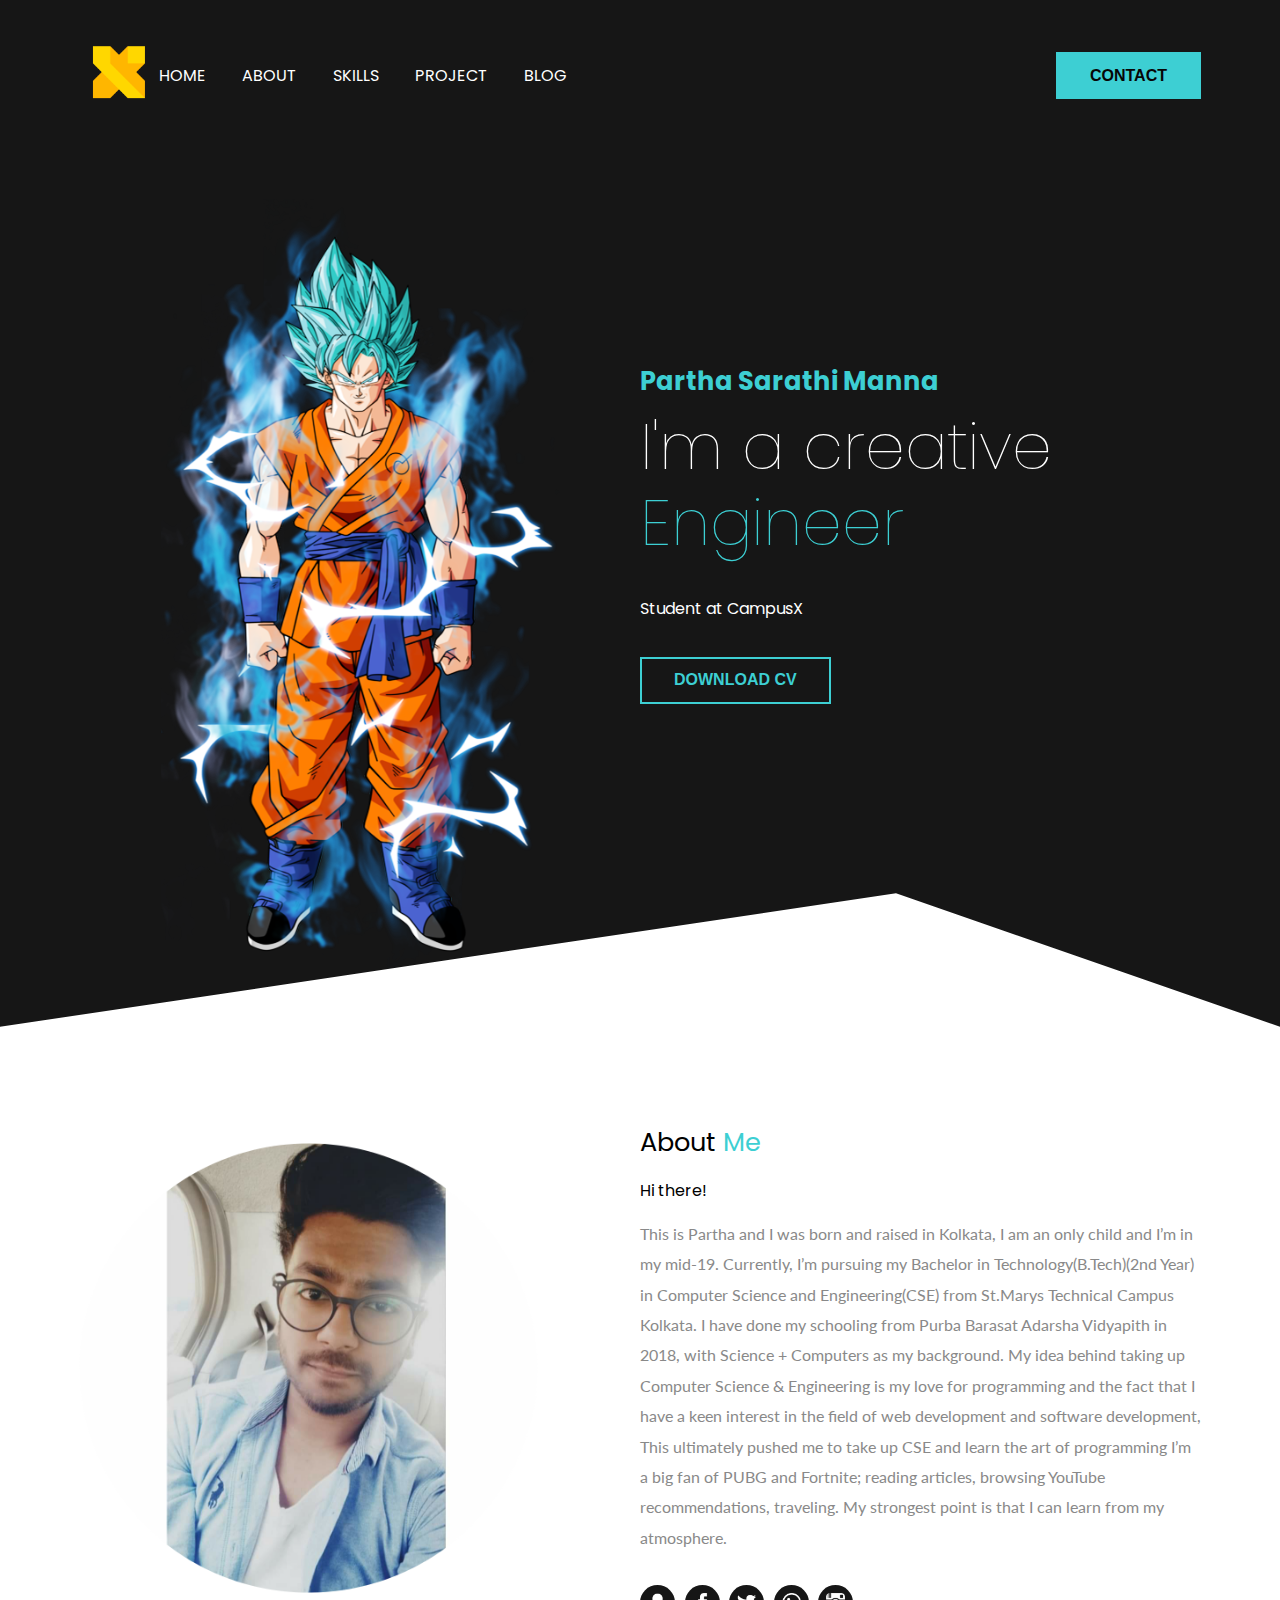
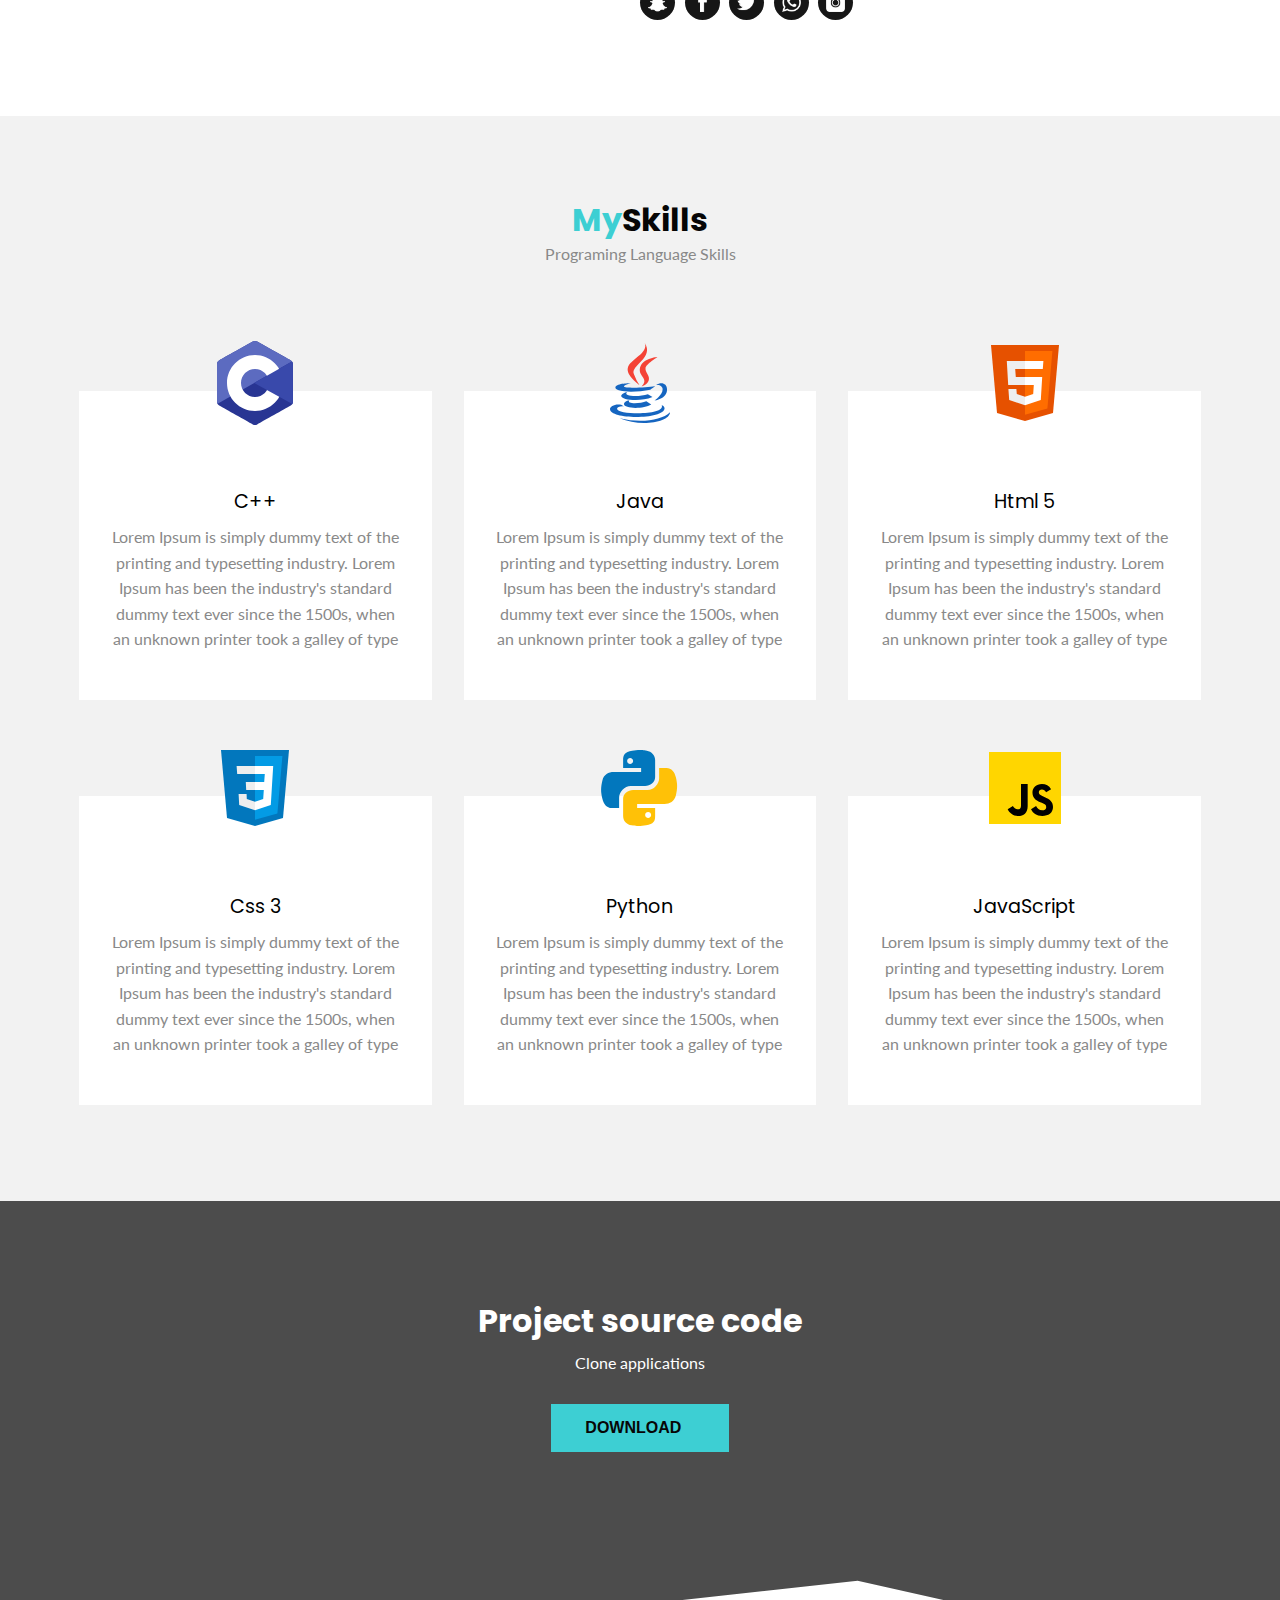
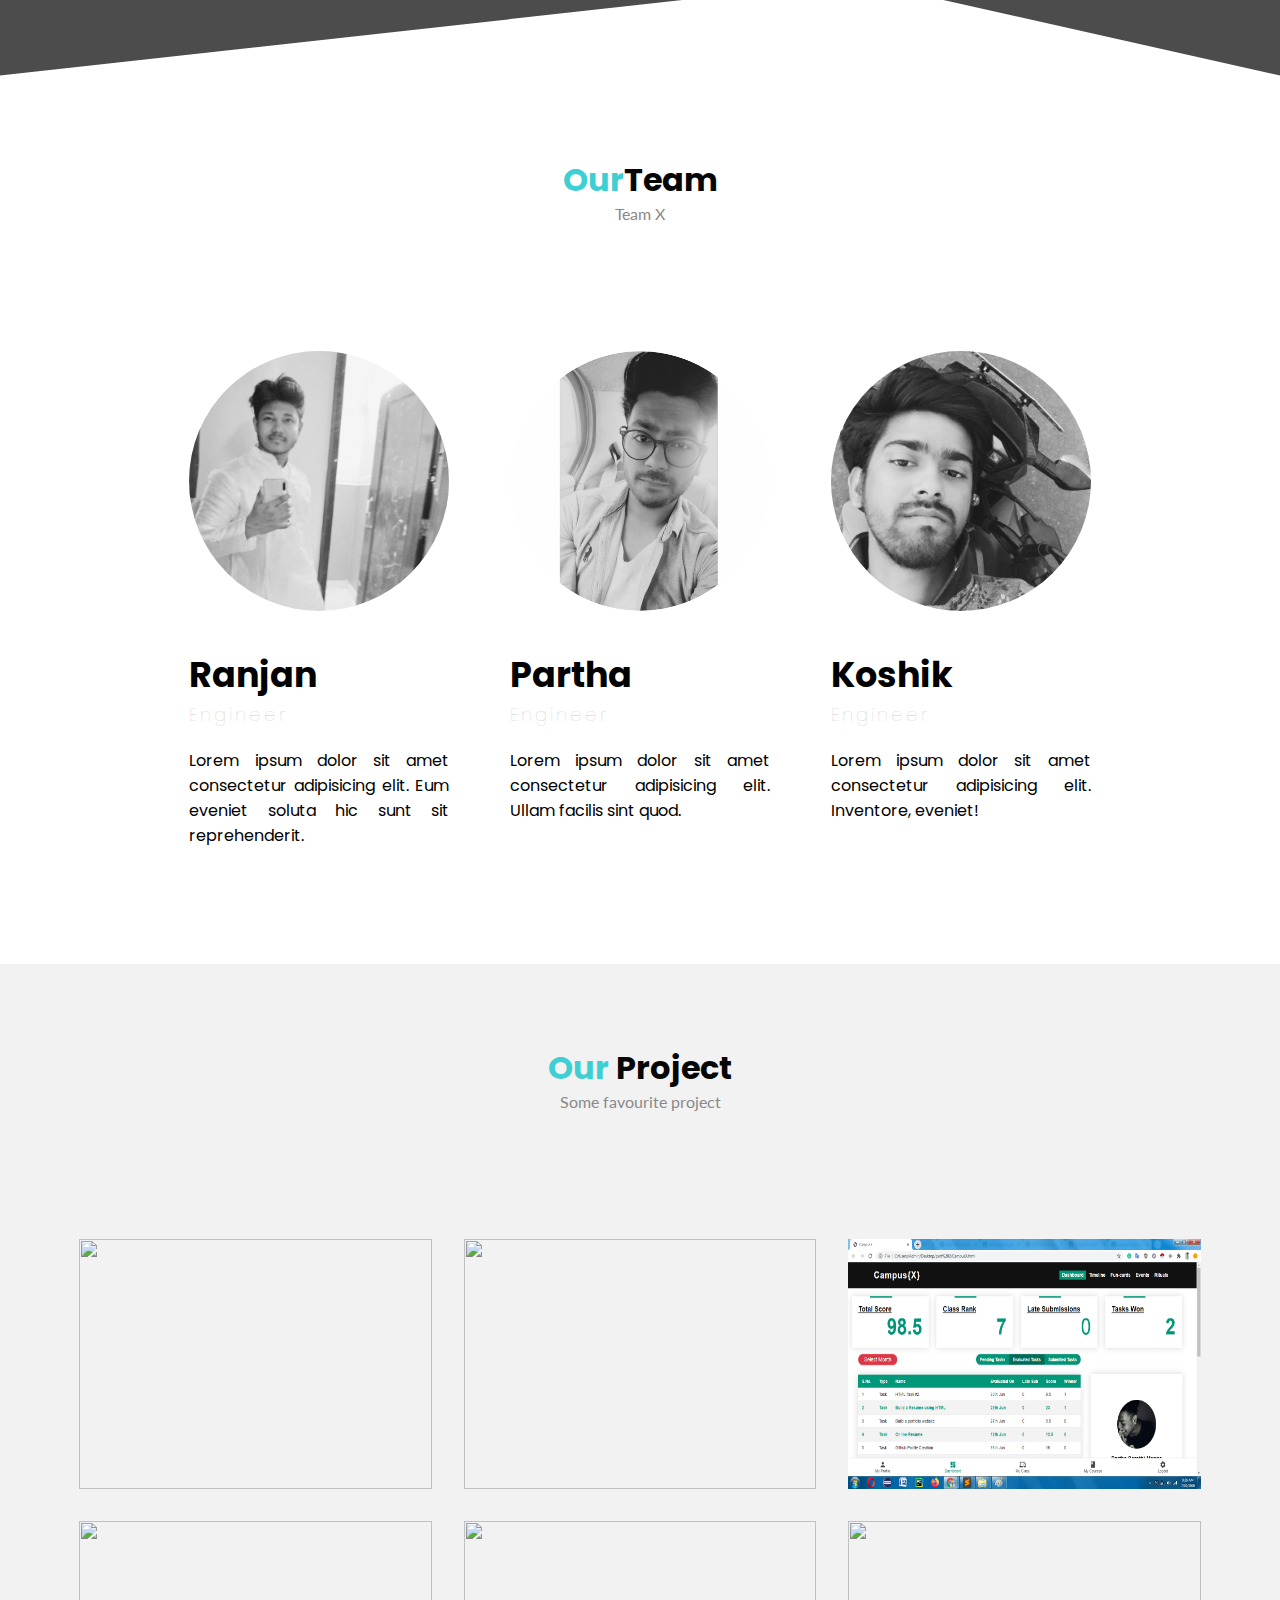
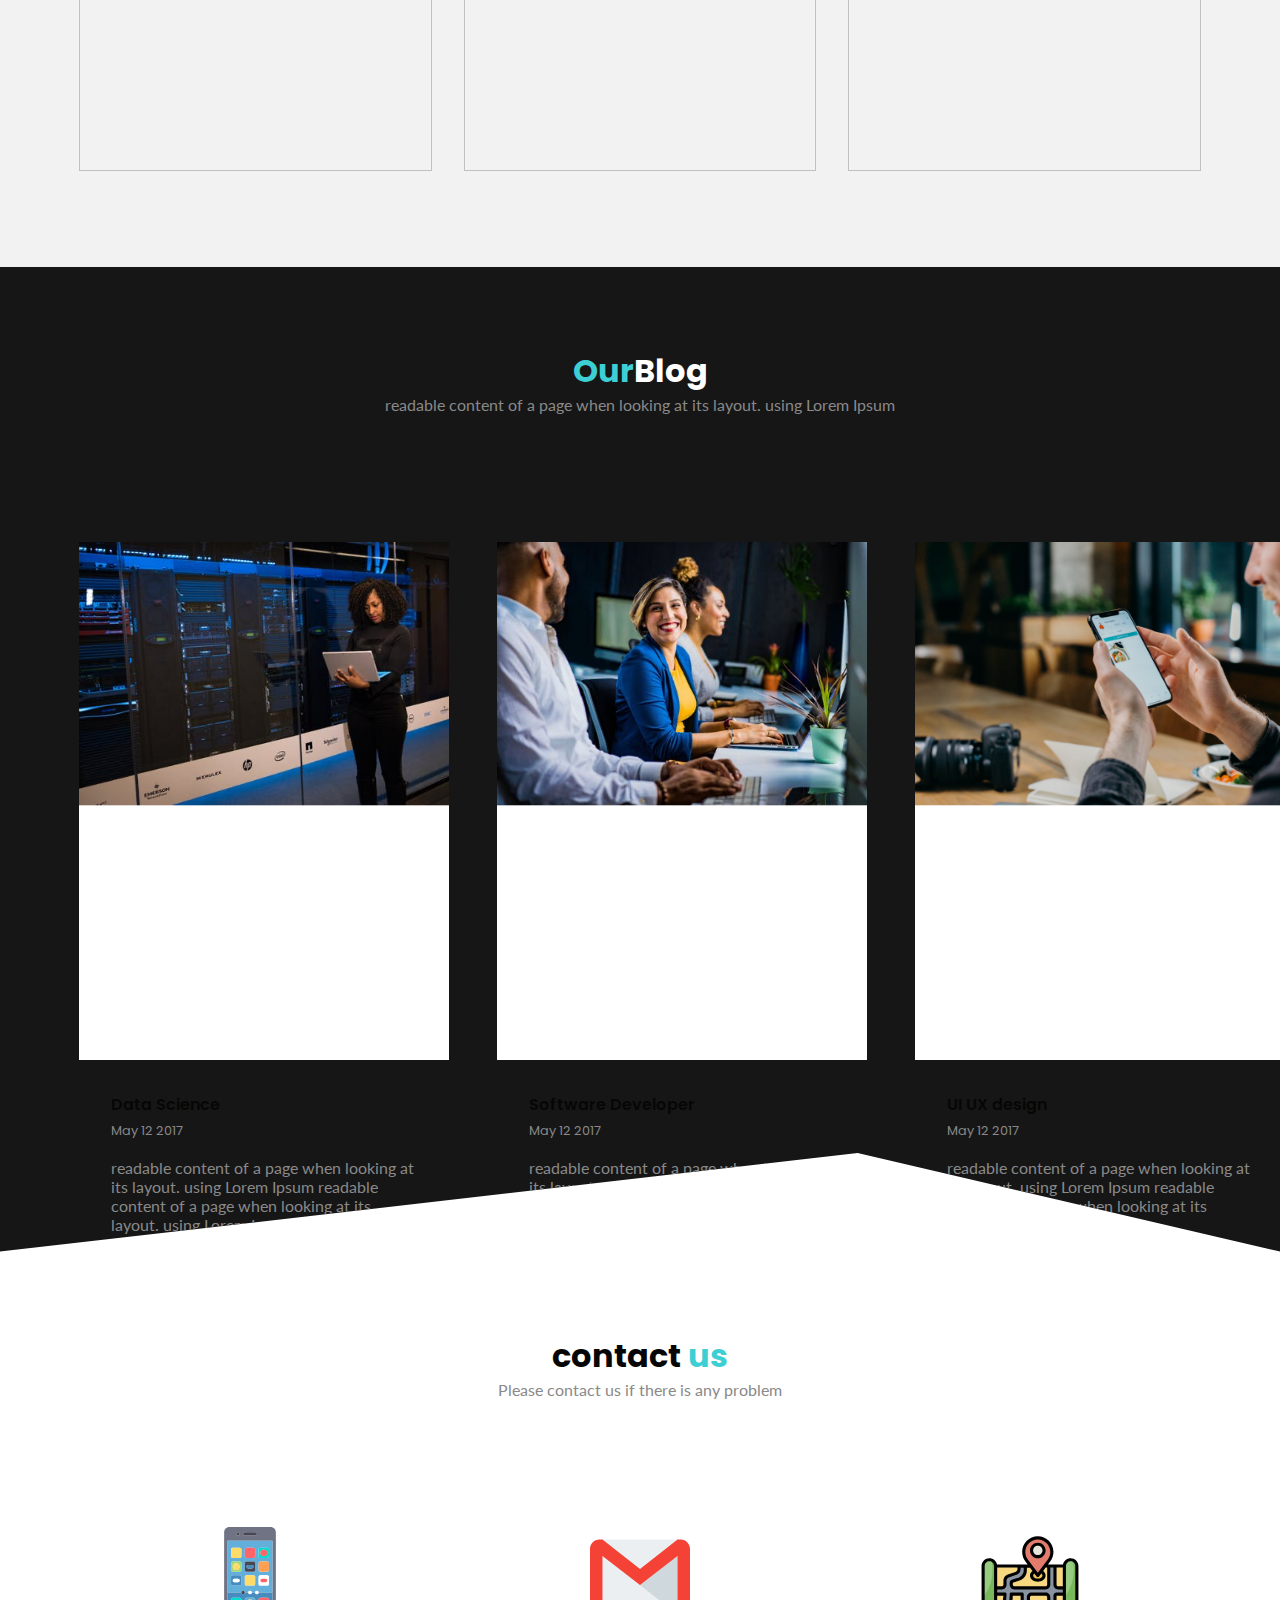
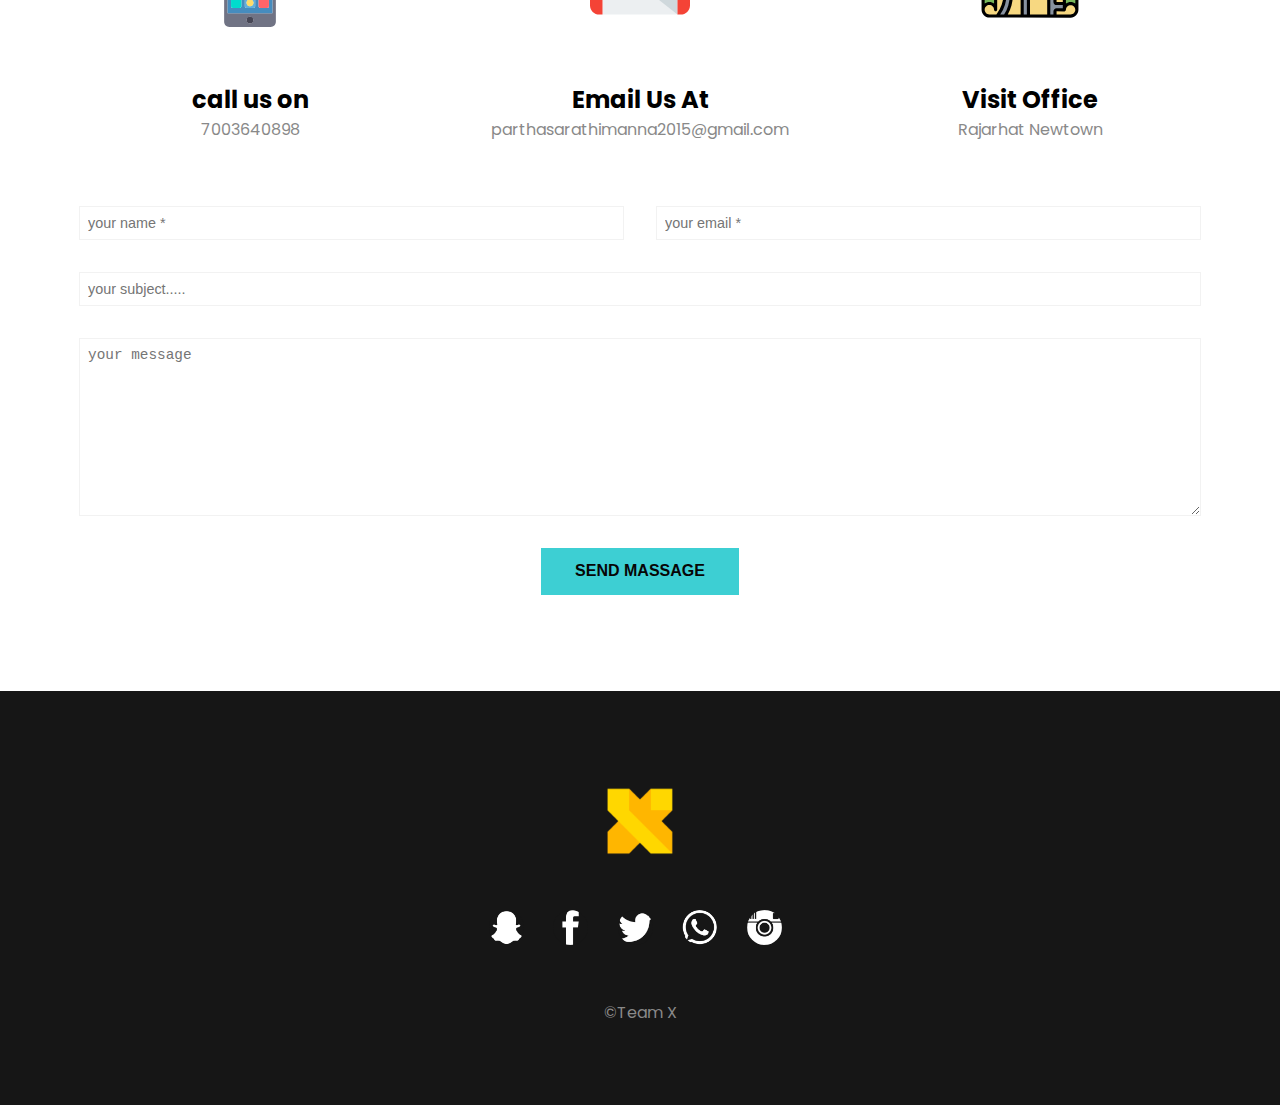
==== index.html @ 703f91e2 "Rename Portfolio.html to index.html" ====
<!DOCTYPE html>
<html>
<head>
	<meta charset="utf-8">
	<meta name="description" content="Portfolio">
	<meta name="keywords" content="html css">
	<meta name="author" content="Partha Sarathi Manna">
	<meta name="viewport" content="width=device-with,initial-scales=1.0">
	<!--<meta http-equiv="refresh" content="3">--> 
	<title>Portfolio</title>
	<link rel="stylesheet" type="text/css" href="./css/style.css">
	<link href="https://fonts.googleapis.com/css2?family=Poppins:wght@400;600&display=swap" rel="stylesheet">
	<link href="https://fonts.googleapis.com/css2?family=Lato:wght@300;400;700&family=Poppins:wght@400;600&display=swap" rel="stylesheet">
	<!-- <link rel="stylesheet" href="https://unpkg.com/aos@next/dist/aos.css" />-->

</head>
<body>
	<header>  
		<div class="container">
			<nav class="flex items-center justify-between">
				<div class="left flex items-center">
					<div class="branding"  data-aos="zoom-in">
						<img src="./images/xx.png" alt="">
					</div>
					<div>
						<a href="#">Home</a>
						<a href="#about">About</a>
						<a href="#Skills">Skills</a>
						<a href="#project">Project</a>
						<a href="#blog">Blog</a>
					</div>
				</div>
				
				<div class="right">
					<button class="btn btn-primary">Contact</button>
				</div>
			</nav>



			<!---------------------- Nav Bar ---------------->



		<div class="hero flex items-center justify-between">
			<div class="left flex-1 flex justify-center " data-aos="slide-right" data-aos-duration="1000">
				<img src="./images/g.png ">
			</div>

			<div class="right flex-1 " data-aos="slide-left" data-aos-duration="1000">
				<h6>Partha Sarathi Manna </h6>
				<h1>I'm a creative <span>Engineer</span></h1>
				<p>Student at CampusX </p>
			<div>
				<button class="btn btn-secondary">DOWNLOAD CV</button>
			</div>
			</div>
		</div>
	</div>
	</header>

		<!-------------------------------- Home ---------------------------->

		<section id="about" class="about">
			<div class="container flex items-center">
				<div class="flex-1" data-aos-duration="1000">
					<img class="about-me-img " src="./images/photo.png
					" alt="" data-aos="slide-right">
				</div>
				<div class="flex-1" data-aos="slide-left" data-aos-duration="1000">
					<h1>About <span>Me</span> </h1>
					<h3>Hi there!</h3>
					<p>
						 This is Partha and I was born and raised in Kolkata,  I am an only child and I’m in my mid-19. Currently, I’m pursuing my Bachelor in Technology(B.Tech)(2nd Year) in Computer Science and Engineering(CSE) from St.Marys Technical Campus Kolkata. I have done my schooling from Purba Barasat Adarsha Vidyapith in 2018, with Science + Computers as my background.
						 
						My idea behind taking up Computer Science & Engineering is my love for programming and the fact that I have a keen interest in the field of web development  and software development,
						This ultimately pushed me to take up CSE and learn the art of programming
						 
						I’m a big fan of PUBG and  Fortnite; reading articles, browsing YouTube recommendations, traveling.
						 
						My strongest point is that I can learn from my atmosphere. </p>
					<div class="social">
						<a href="#"><img src="./images/snapchat.png" alt=""></a>
						<a href="#"><img src="./images/facebook1.png" alt=""></a>
						<a href="#"><img src="./images/twitter1.png" alt=""></a>
						<a href="#"><img src="./images/whatsapp.png" alt=""></a>
						<a href="#"><img src="./images/instagram2.png" alt=""></a>
					</div>
				</div>
			</div>
		</section>

		<!-------------------------------- About Me ---------------------------->

		<section id="Skills" class="services">
	<div class="container ">
		<h1 class="section-heading " data-aos="fade-up" ><span>My</span>Skills</h1>
		<p data-aos="fade-up" data-aos-duration="1000">Programing Language Skills</p>
		<div class="card-wrapper">
			<div class="card " data-aos="slide-right" data-aos-duration="1000">
				<img src="./images/c2.svg" alt="" >
				<h2>C++</h2>
				<p>Lorem Ipsum is simply dummy text of the printing and typesetting industry. Lorem Ipsum has been the industry's standard dummy text ever since the 1500s, when an unknown printer took a galley of type </p>

			</div>
			<div class="card "data-aos="fade-up">
				<img src="./images/java.svg " alt="">
				<h2>Java</h2>
				<p>Lorem Ipsum is simply dummy text of the printing and typesetting industry. Lorem Ipsum has been the industry's standard dummy text ever since the 1500s, when an unknown printer took a galley of type </p>


			</div>
			<div class="card " data-aos="slide-left" data-aos-duration="1000">
				<img src="./images/html.svg" alt="">
				<h2>Html 5</h2>
				<p>Lorem Ipsum is simply dummy text of the printing and typesetting industry. Lorem Ipsum has been the industry's standard dummy text ever since the 1500s, when an unknown printer took a galley of type </p>

			</div>
			<div class="card "data-aos="slide-right" data-aos-duration="1000">
				<img src="./images/css.svg" alt="">
				<h2>Css 3</h2>
				<p>Lorem Ipsum is simply dummy text of the printing and typesetting industry. Lorem Ipsum has been the industry's standard dummy text ever since the 1500s, when an unknown printer took a galley of type </p>

			</div>
			<div class="card " data-aos="fade-up">
				<img src="./images/python.svg" alt="">
				<h2>Python</h2>
				<p>Lorem Ipsum is simply dummy text of the printing and typesetting industry. Lorem Ipsum has been the industry's standard dummy text ever since the 1500s, when an unknown printer took a galley of type </p>


			</div>
			<div class="card " data-aos="slide-left" data-aos-duration="1000">
				<img src="./images/js.svg" alt="">
				<h2>JavaScript</h2>
				<p>Lorem Ipsum is simply dummy text of the printing and typesetting industry. Lorem Ipsum has been the industry's standard dummy text ever since the 1500s, when an unknown printer took a galley of type </p>

			</div>
		</div>
	</div>
</section>

<!-------------------------------- services ---------------------------->

<section class="freelancer">
	<h1 data-aos="fade-up">Project source code</h1>
	<p data-aos="fade-up" >Clone applications</p>
	<button class="btn btn-primary" data-aos="zoom-in">Download &nbsp;<i class="fa fa-download" aria-hidden="true"></i>&nbsp;</button>
</section>

<!-------------------------------- colto action ---------------------------->

<section class="reviews">
	<div class="container">
		<h1 class="section-heading" data-aos="fade-up"><span>Our</span>Team</h1>
		<p data-aos="fade-up" data-aos-duration="1000">Team X </p>
		
		   

		<div class="profiles">
      <div class="profile ">
        <img src="./images/pp.jpg" class="profile-img" data-aos="zoom-in" data-aos-duration="1000">

        <h3 class="user-name" >Ranjan</h3>
        <h5 data-aos="fade-up">Engineer</h5>
        <p data-aos="fade-up">Lorem ipsum dolor sit amet consectetur adipisicing elit. Eum eveniet soluta hic sunt sit reprehenderit.</p>
      </div>
      <div class="profile ">
        <img src="./images/photo.png" class="profile-img" data-aos="zoom-in" data-aos-duration="1000">

        <h3 class="user-name">Partha</h3>
        <h5 data-aos="fade-up">Engineer</h5>
        <p data-aos="fade-up">Lorem ipsum dolor sit amet consectetur adipisicing elit. Ullam facilis sint quod.</p>
      </div>
      <div class="profile ">
        <img src="./images/k.jpg" class="profile-img" data-aos="zoom-in" data-aos-duration="1000">

        <h3 class="user-name">Koshik</h3>
        <h5 data-aos="fade-up">Engineer</h5>
        <p data-aos="fade-up">Lorem ipsum dolor sit amet consectetur adipisicing elit. Inventore, eveniet!</p>
      </div>
    </div>


	</div>
</section>
 
<!-------------------------------- reviews-------------------------------->


<section id="project" class="work">
		<div class="container">
			<h1 class="section-heading" data-aos="fade-up"><span>Our</span> Project</h1>
			<p data-aos="fade-up" data-aos-duration="1000"> Some favourite project</p>
		<div class="card-wrapper">
				<div class="card" data-aos="slide-right" data-aos-duration="1000">
					<div class="overlay">
						<span>Dating app </span>
						<a href="#">Python</a>
					</div>
					<img src="https://static.vecteezy.com/system/resources/previews/000/210/733/original/vector-online-dating.png" alt="">
				</div>

				<div class="card" data-aos="fade-up">
					<div class="overlay">
						<span>Flipkart clone </span>
						<a href="#">Html and Css </a>
					</div>
					<img src="https://www.scriptcopy.org/upload/category/Flipkart.jpg" alt="">
				</div>

				<div class="card" data-aos="slide-left" data-aos-duration="1000">
					<div class="overlay">
						<span>CampusX-clone-</span>
						<a href="#">Html and Css </a>
					</div>
					<img src="./images/campusx.png" alt="">
				</div>

				<div class="card " data-aos="slide-right" data-aos-duration="1000">
					<div class="overlay">
						<span>Netflix Clone </span>
						<a href="#">Html and Css</a>
					</div>
					<img src="https://i.ytimg.com/vi/MNhP_mt75hY/maxresdefault.jpg" alt="">
				</div>

				<div class="card" data-aos="fade-up">
					<div class="overlay">
						<span>Stickman Game</span>
						<a href="#">Scratch and Physics</a>
					</div>
					<img src="https://i.pinimg.com/originals/79/88/0d/79880d974159ab50fb9b767410783465.png" alt="">
				</div>

				<div class="card" data-aos="slide-left" data-aos-duration="1000">
					<div class="overlay">
						<span>Spotify Clone</span>
						<a href="#">Bootstrap</a>
					</div>
					<img src="https://image.slidesharecdn.com/presentation2-161117154145/95/spoofify-a-spotify-clone-1-638.jpg?cb=1479397360" alt="">
				</div>		
		</div>
		</div>
	</section>
		
		<!--------------------------------Work-------------------------------->


<section id="blog" class="blog">
	<div class="container">
	<h1 class="section-heading" data-aos="fade-up"><span>Our</span>Blog</h1>
	<p data-aos="fade-up" data-aos-duration="1000">readable content of a page when looking at its layout. using Lorem Ipsum </p>
	<div class="card-wrapper">
		<div class="card" data-aos="slide-left" data-aos-duration="1000">
			<div class="img-wrapper">
				<img src="./images/article-ph-3.png" alt="">
			</div>
			<div class="card-content">
				<a href="">
				<h1>Data Science</h1>
				</a>
				<span>May 12 2017</span>
				<p>readable content of a page when looking at its layout. using Lorem Ipsum readable content of a page when looking at its layout. using Lorem Ipsum </p>
				<a href="#">Read more</a>
				</div>
			</div>
		<div class="card" data-aos="fade-up">
			<div class="img-wrapper">
				<img src="./images/article-ph-2.png" alt="">
			</div>
			<div class="card-content">
				<a href="">
				<h1>Software Developer </h1>
				</a>
				<span>May 12 2017</span>
				<p>readable content of a page when looking at its layout. using Lorem Ipsum readable content of a page when looking at its layout. using Lorem Ipsum </p>
				<a href="#">Read more</a>
				</div>
			</div>

			<div class="card" data-aos="slide-right" data-aos-duration="1000">
			<div class="img-wrapper">
				<img src="./images/article-ph-1.png" alt="">
			</div>
			<div class="card-content">
				<a href="">
				<h1>UI UX design</h1>
				</a>
				<span>May 12 2017</span>
				<p>readable content of a page when looking at its layout. using Lorem Ipsum readable content of a page when looking at its layout. using Lorem Ipsum </p>
				<a href="#">Read more</a>
				</div>
			</div>
		</div>
	</div>
</section>

		<!--------------------------------Blog-------------------------------->

<section class="contact">
		<div class="container">
			<h1 class="section-heading" data-aos="fade-up">contact <span>us</span></h1>
			<p data-aos="fade-up" data-aos-duration="1000">Please contact us if there is any problem</p>
			<div class="card-wrapper">
				<div class="card " data-aos="fade-down">
					<img src="./images/app.svg">
					<h2>call us on</h2>
					<h6>7003640898</h6>
				</div>
				<div class="card" data-aos="fade-down">
					<img src="./images/gmail.svg">
					<h2>Email Us At</h2>
					<h6>parthasarathimanna2015@gmail.com</h6>
				</div>
				<div class="card" data-aos="fade-down">
					<img src="./images/map.svg" >
					<h2>Visit Office</h2>
					<h6>Rajarhat Newtown </h6>
				</div>
			</div>

		<form action="">
			<div class="input-wrap" data-aos="fade-up">
				<input type="text" placeholder="your name *">
				<input type="email" placeholder="your email *">
			</div>
			<div class="input-wrap-2" data-aos="fade-up" data-aos-duration="1000">
				<input type="text" placeholder="your subject.....">
                <textarea name="" id="" cols="30" rows="10" placeholder="your message"></textarea>
			</div>
			<div class="btn-wrapper" data-aos="fade-up" data-aos-duration="1000">
				<button class="btn btn-primary">send massage</button>
			</div>
		</form>
		</div>
	</section>
	<footer>
		<img class="footer-logo" data-aos="zoom-in" data-aos-duration="1000" src="./images/xx.png">
		<div class="footer-socials" data-aos="fade-up">
			<a href="#" ><img src="./images/snapchat.png"></a>
			<a href="#"><img src="./images/facebook1.png"></a>
			<a href="#"><img src="./images/twitter1.png"></a>
			<a href="#"><img src="./images/whatsapp.png"></a>
            <a href="#"><img src="./images/instagram2.png"></a>
		</div>
		<div class="copyright" data-aos="fade-up" data-aos-duration="1000">
			©Team X
		</div>
	<!--</footer>
  <script src="https://unpkg.com/aos@next/dist/aos.js"></script>
  <script>
    AOS.init();
  </script> -->
</body>
</html>
---- css/style.css ----
@import 'utilities.css';
:root{
	--primary:#3DCFD3;
	--dark:#161616;
	--pure:#FFFFFF;
	--ternary:#898989;
	--light:#F2F2F2;
	--secondary:#070606;
}

body{
	font-family: 'Poppins', sans-serif;
}

*{
	padding: 0;
	margin: 0;
	box-sizing: border-box;
	-webkit-font-smoothing:antialiased;
}
header{
	background: var(--dark);
	clip-path: polygon(0 0, 100% 0, 100% 100%, 70% 87%, 0 100%);
}

.container{
	max-width: 1152px;
	padding: 0 15px;
	margin: 0 auto;
 
}

header nav .left a{
	color:var(--pure);
	text-decoration: none;
	margin-right: 2rem;
	text-transform: uppercase;
	transition:all .3s ease;
	-webkit-transition:all .3s ease;
	-moz-transition:all .3s ease;
	-ms-transition:all .3s ease;
	-o-transition:all .3s ease;

}

header nav .left a:hover{ 
	color: var(--primary)

}

header nav{
	padding: 2rem 0;
}
}

header nav .branding{
       margin-right: : 3rem;
}

 header nav img{
 	height: 80px;
 	width: 80px;
 }

/*---------------- end nav------------------- */




.hero{
	padding: 3rem 0;
}

.hero .left img{
  width: 400px;
 
}

.hero .right{
	color: var(--pure);
}
.hero .right h6{
	font-size: 1.6rem;
	color: var(--primary);
	margin-bottom: 0.5rem;
}

.hero .right h1{
	font-size: 4rem;
	font-weight: 100;
	line-height: 1.2;
	margin-bottom: 2rem;
}
.hero .right h1 span{
      color: var(--primary);
}
.hero .right p{
	line-height: 1.9;
	margin-bottom: 2rem;
}

.hero .right{
	margin-top: -7rem;
}

			/*----------------------Home---------------------*/

section{
	padding: 6rem 0;
}

section.about .about-me-img{
	height: 450px;
}

section.about h1{
	margin-bottom: 1rem;
	font-size: 1.6rem;
	font-weight: 400;
}

section.about h1 span{
	color: var(--primary);
}

section.about h3{
	font-size: 1rem;
	margin-bottom: 1rem;
	font-weight: 400;

}

section.about p{
	font-family: 'Lato', sans-serif;
	color: var(--ternary);
	line-height: 1.9;
	margin-bottom: 2rem;
}

section.about .social{
	display: flex;
}

section.about .social a{
	background: var(--dark);
	display: flex;
	align-items: center;
	justify-content: center;
	width: 35px;
	height: 35px;
	border-radius: 50%;
	-webkit-border-radius:50%;
	-moz-border-radius:50%;
	-ms-border-radius:50%;
	-o-border-radius:50%;
	margin-right: 0.6rem;
	transition: all .3s ease;
	-webkit-transition:all .3s ease;
	-moz-transition:all .3s ease;
	-ms-transition:all .3s ease;
	-o-transition:all .3s ease;
}

section.about .social a:hover{
	background: var(--primary);
}

section.about .social a img{
	width: 100%;
	height: 100%;
	padding: 0.5rem;
}

				/*----------------------About Me---------------------*/



.section-heading
{
	color: var(--secondary);
	text-align: center;
	margin-bottom: 1rem;
	line-height: 0.5;
}

.section-heading span{
	color: var(--primary);
}

.section-heading + p{
	color: var(--ternary);
	font-family:'Lato',sans-serif;
	margin-bottom: 8rem;
	text-align: center;
}

section.services{
	background: var(--light);
}

section.services .card-wrapper{
	display:grid;
	grid-template-columns: repeat(3, 1fr);
	grid-column-gap: 2rem;
	grid-row-gap: 6rem;
}

section.services .card-wrapper .card{
	background: var(--pure);
	padding: 3rem 2rem;
	position: relative;
	padding-top: 6rem;
	text-align: center;
	transition: all .3s ease;

}

section.services .card-wrapper .card img{
	position: absolute;
	top: -3.5rem;
	left: 50%;
	transform: translateX(-50%);

}

section.services .card-wrapper .card h2{
	font-weight: 400;
	font-size: 1.2rem;
	margin-bottom: 0.5rem;

}

section.services .card-wrapper .card p{
	font-family: 'Lato',sans-serif;
	color: var(--ternary);
	line-height: 1.6;
}

section.services .card-wrapper .card:hover{
	background: var(--dark);

}

section.services .card-wrapper .card h2:hover, section.services .card-wrapper .card p:hover{
	color: var(--pure);

}

					/*----------------------Skills---------------------*/


section.freelancer{
	text-align: center;
	background: linear-gradient(rgba(0,0,0,0.7),rgba(0,0,0,0.7)),url('https://i.pinimg.com/originals/99/2c/c6/992cc635200e56e3eadaf93cfb6920d4.jpg');
	color: var(--pure);
	clip-path: polygon(0 0, 100% 0, 100% 100%, 67% 80%, 0 100%);
	padding-bottom: 14rem;
}

section.freelancer h1{
	font-size: 2rem;
	margin-bottom: 0.5rem;

}

section.freelancer p{
	margin-bottom: 2rem;
	font-family: 'Lato', sans-serif;

}


					/*----------------------colto action---------------------*/


.profiles {
  display: flex;
  justify-content: space-around;
  margin: 20px 80px;
}

.profile {
  flex-basis: 260px;
}

.profile .profile-img {
  height: 260px;
  width: 260px;
  border-radius: 50%;
  filter: grayscale(100%);
  cursor: pointer;
  transition: 400ms;
}

.profile:hover .profile-img {
  filter: grayscale(0);
}

.user-name {
  margin-top: 30px;
  font-size: 35px;
}

.profile h5 {
  font-size: 18px;
  font-weight: 100;
  letter-spacing: 3px;
  color: #ccc;
}

.profile p {
  font-size: 16px;
  margin-top: 20px;
  text-align: justify;
}

















section.reviews .slider .slide img{
	width: 100px;
	height: 100px;
	border-radius: 50%;
	object-fit: cover;
	margin-bottom: 2rem;

}

section.reviews .slider .slide{
	text-align: center;
	display: flex;
	align-items: center;
	flex-direction: column;
	padding: 0 10rem;
	margin-bottom: 3rem;
}

section.reviews .slider .slide p{
	font-family: 'Lato', sans-serif;
	color: var(--ternary);
	margin-bottom: 1rem;
}

section.reviews .slider .slide span{
	font-size: 0.8rem;

}

section.reviews .slider-dots .dots{
	list-style-type: none;
	display: flex!impoetant;
	justify-content: center;

}

section.reviews .slider-dots{
	margin-top: 3rem;
}

section.reviews .slider-dots button{
	font-size: 0;
	width:8px;
	height: 5px;
	margin-right: 0.3rem;
	border:none;
	outline: none;
	background: var(--ternary);
	border-radius: 50px;
	cursor: pointer;
}

section.reviews .dots li.slick-active button{
	background: var(--primary);
	width: 20px;
}

/*----------------------reviews---------------------*/


section.work{
	background:var(--light);
}

section.work .card-wrapper{
	display: grid;
	grid-template-columns: repeat(3,1fr); 
	grid-gap: 2rem;
}

section.work .card-wrapper .card{
	position: relative;
	height: 250px;
}

section.work .card-wrapper .card .overlay{
	position: absolute;
	top: 0;
	left: 0;
	width: 100%;
	height: 100%;
	background: rgba(61,207,211,0.9);
	display: flex;
	justify-content: center;
	align-items: center;
	flex-direction: column;
	color:var(--light);
	opacity:0;
	transition:all .3s ease;
}

section.work .card-wrapper .card .overlay a{
	color:var(--secondary);
	text-decoration: none;
}

section.work .card-wrapper .card img{
	height:100%;
	width: 100%;

}

section.work .card-wrapper .card:hover .overlay{
	opacity: 1;
}
/*----------------------Work---------------------*/
section.blog{
	background: var(--dark);
	clip-path: polygon(0 0, 100% 0, 100% 100%, 67% 90%, 0 100%);
	padding-bottom: 12rem;
}
section.blog .section-heading{
	color:var(--pure);
}
section.blog .card-wrapper{
	display: grid;
	grid-template-columns: repeat(3,1fr);
	grid-gap: 3rem;
}
section.blog .card-wrapper .card{
	background: var(--pure)
}
section.blog .card-wrapper .card .img-wrapper{
	width: 100%;
	height:100%;
	object-fit:cover;
}
section.blog .card-wrapper .card .card-content{
	padding: 2rem;
	padding-left: 2rem;
	padding-right: 2rem;
}

section.blog .card-wrapper .card .card-content h1{
	font-size:1rem;
	font-weight: 600;
}
section.blog .card-wrapper .card .card-content a{
	color: var(--secondary);
	text-decoration:none;
}
section.blog .card-wrapper .card .card-content a:hover{
	color:var(--primary);
}
section.blog .card-wrapper .card .card-content span{
	color: var(--ternary);
	font-size:0.8rem;
}

section.blog .card-wrapper .card .card-content p{
	font-family:'Lato',sans-serif;
	color: var(--ternary);
	margin-top: 1rem;
	margin-bottom: 1rem;	
}
section.blog .card-wrapper .card .card-content a.read-more{
	font-size: 0.8rem;
}
/*----------------------Blog---------------------*/


section.contact .card-wrapper{

	display: grid;
	grid-template-columns: repeat(3, 1fr);
	grid-gap: 3rem;
}

section.contact .card-wrapper .card{
    text-align:center;
}

section.contact .card-wrapper .card img{
   margin-bottom: 3rem;
   height: 100px;
}

section.contact .card-wrapper .card h1{
	font-weight: 400;
	margin-bottom: 1rem;
}

section.contact .card-wrapper .card h6{
	font-size: 1rem;
	color: var(--ternary);
	font-weight: 400;
	margin-bottom: 4rem;
}

section.contact .input-wrap{
	display: grid;
	grid-template-columns: repeat(2, 1fr);
	grid-gap:2rem;
	margin-bottom: 2rem; 

}

section.contact .input-wrap-2{
	display: flex;
	flex-direction: column;

}

section.contact .input-wrap-2 input{
	margin-bottom: 2rem;
	
}

section.contact input{
	padding: 0.5rem;
    border:1px solid var(--light);
    font-size: 0.9rem;

}

section.contact .input-wrap-2 textarea{
	padding: 0.5rem;
	border:1px solid var(--light);
	font-size: 0.9rem;
}

section.contact .input-wrap-2 textarea:focus, section.contact input:focus{
	outline: none;
}

section.contact .btn-wrapper{
	text-align: center;
	margin-top: 2rem;
}

footer{
	background: var(--dark);
	text-align: center;
	padding: 5rem 0;
}

footer .footer-logo {
	margin-bottom: 2rem;
	height: 100px;
 	width: 100px;
}

footer .footer-socials a{
	margin-right: 1rem;
  
}
footer .footer-socials a img{
	
	width: 35px;
	height: 35px;
	background: var(--dark);
	border-radius: 10%;
	-webkit-border-radius:50%;
	-moz-border-radius:50%;
	-ms-border-radius:50%;
	-o-border-radius:50%;
	margin-right: 0.6rem;
	transition: all .3s ease;
	-webkit-transition:all .3s ease;
	-moz-transition:all .3s ease;
	-ms-transition:all .3s ease;
	-o-transition:all .3s ease;
}
footer .footer-socials a img:hover{
	background: var(--secondary);
}

footer .footer-socials{
	margin-bottom: 3rem;
	margin-right: -1rem;
}

footer .copyright{
	color: var(--ternary);
}
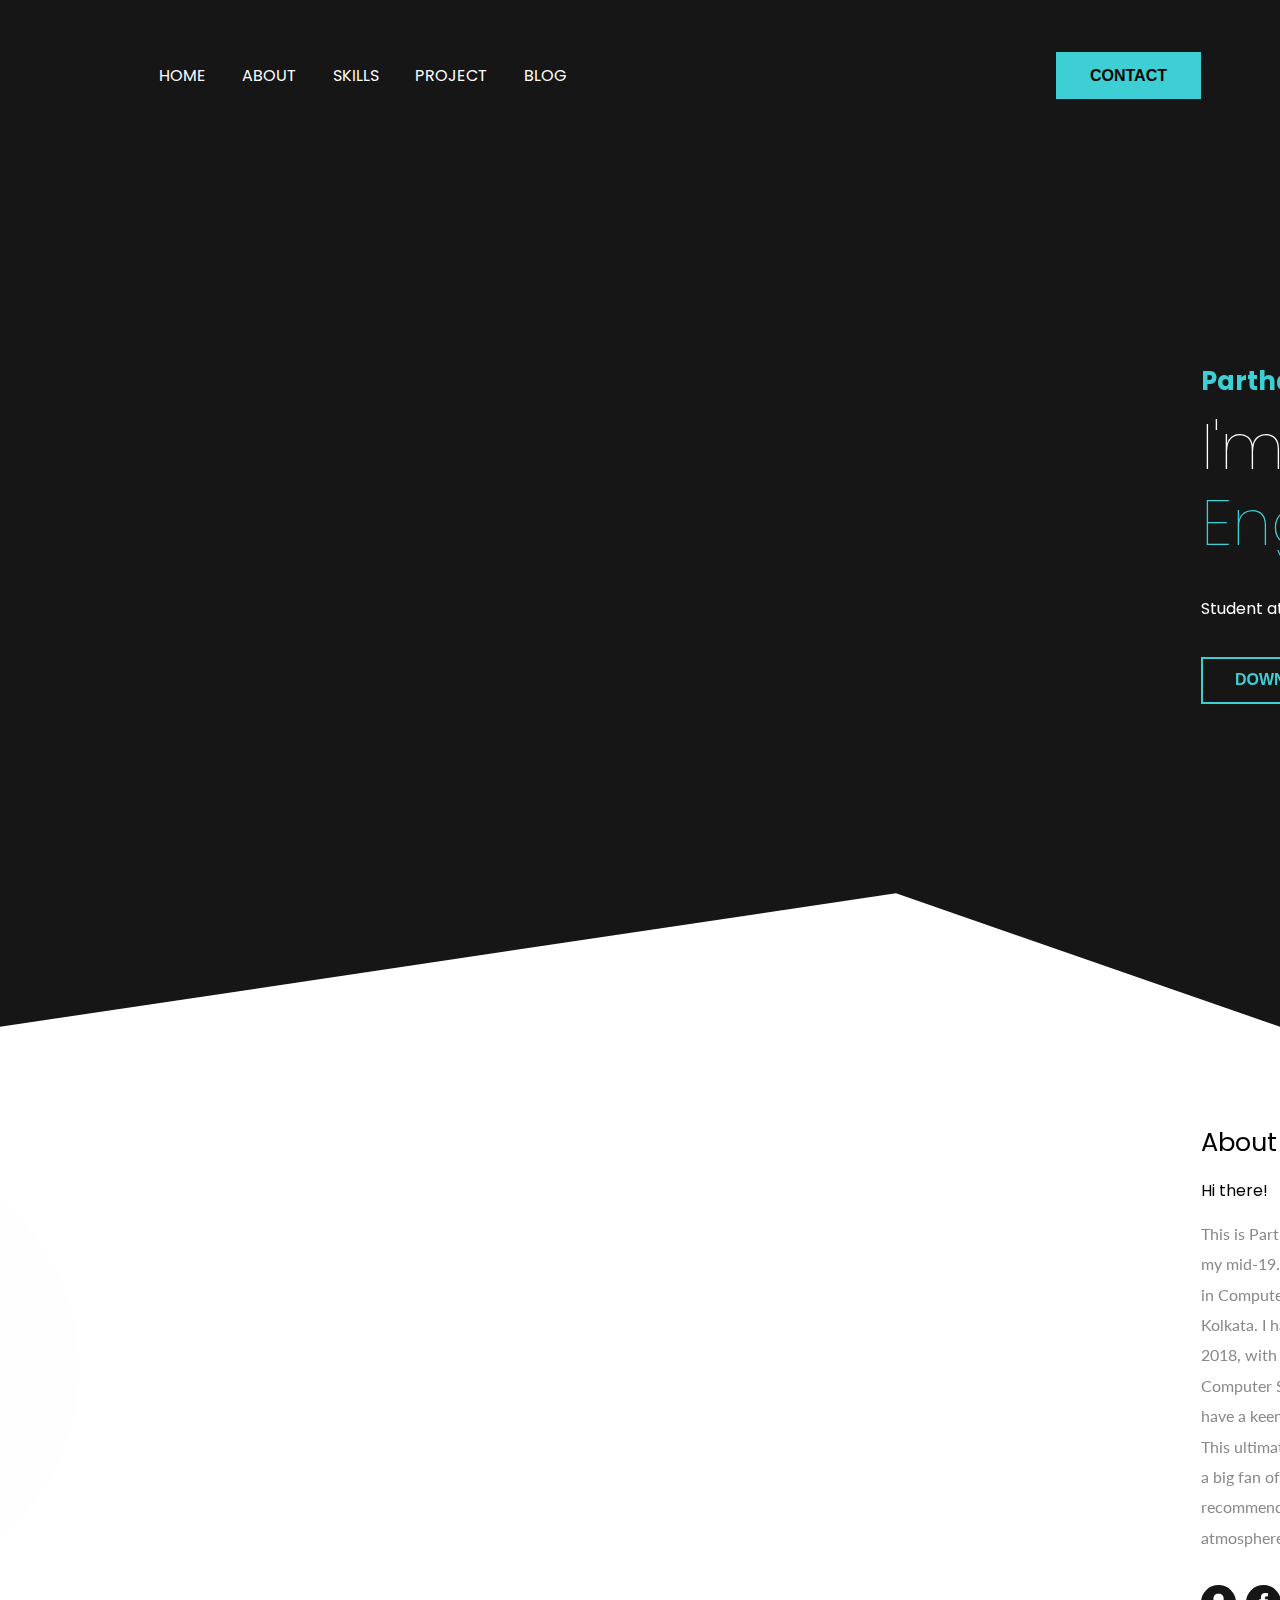
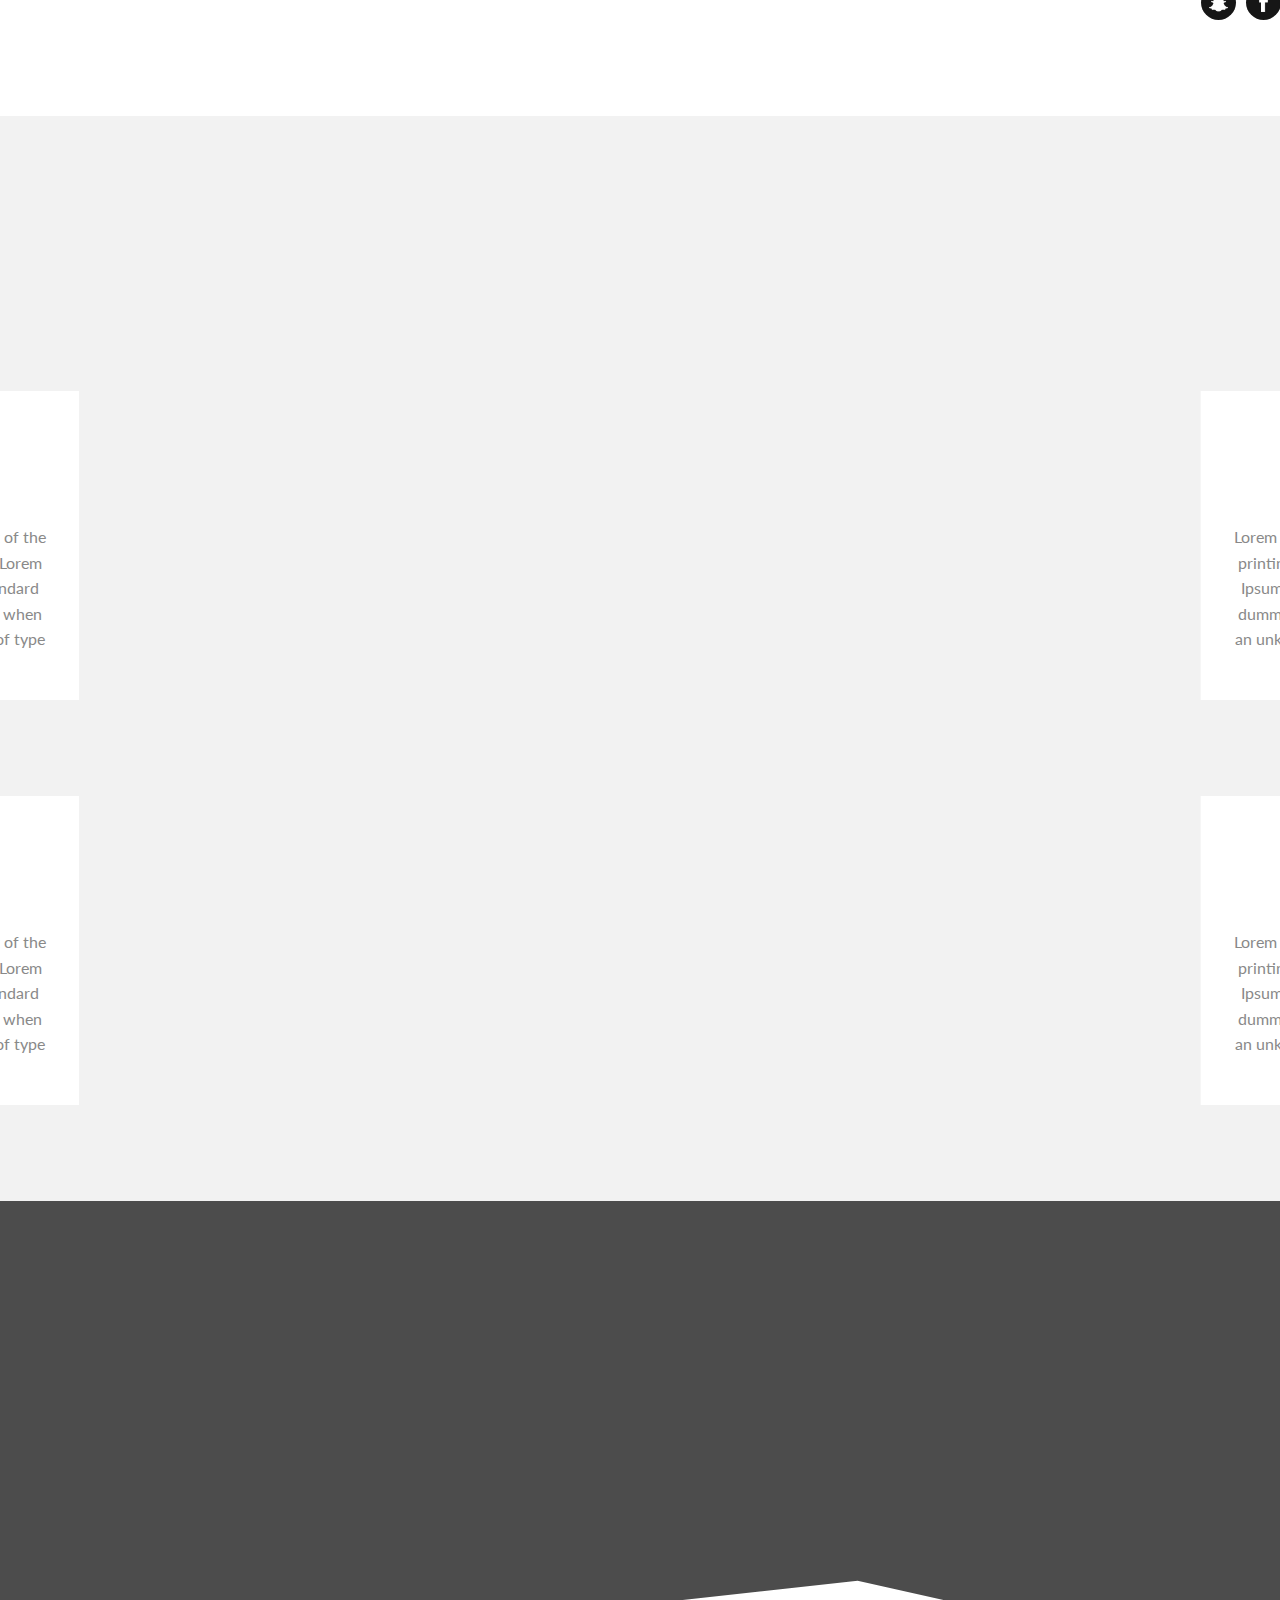
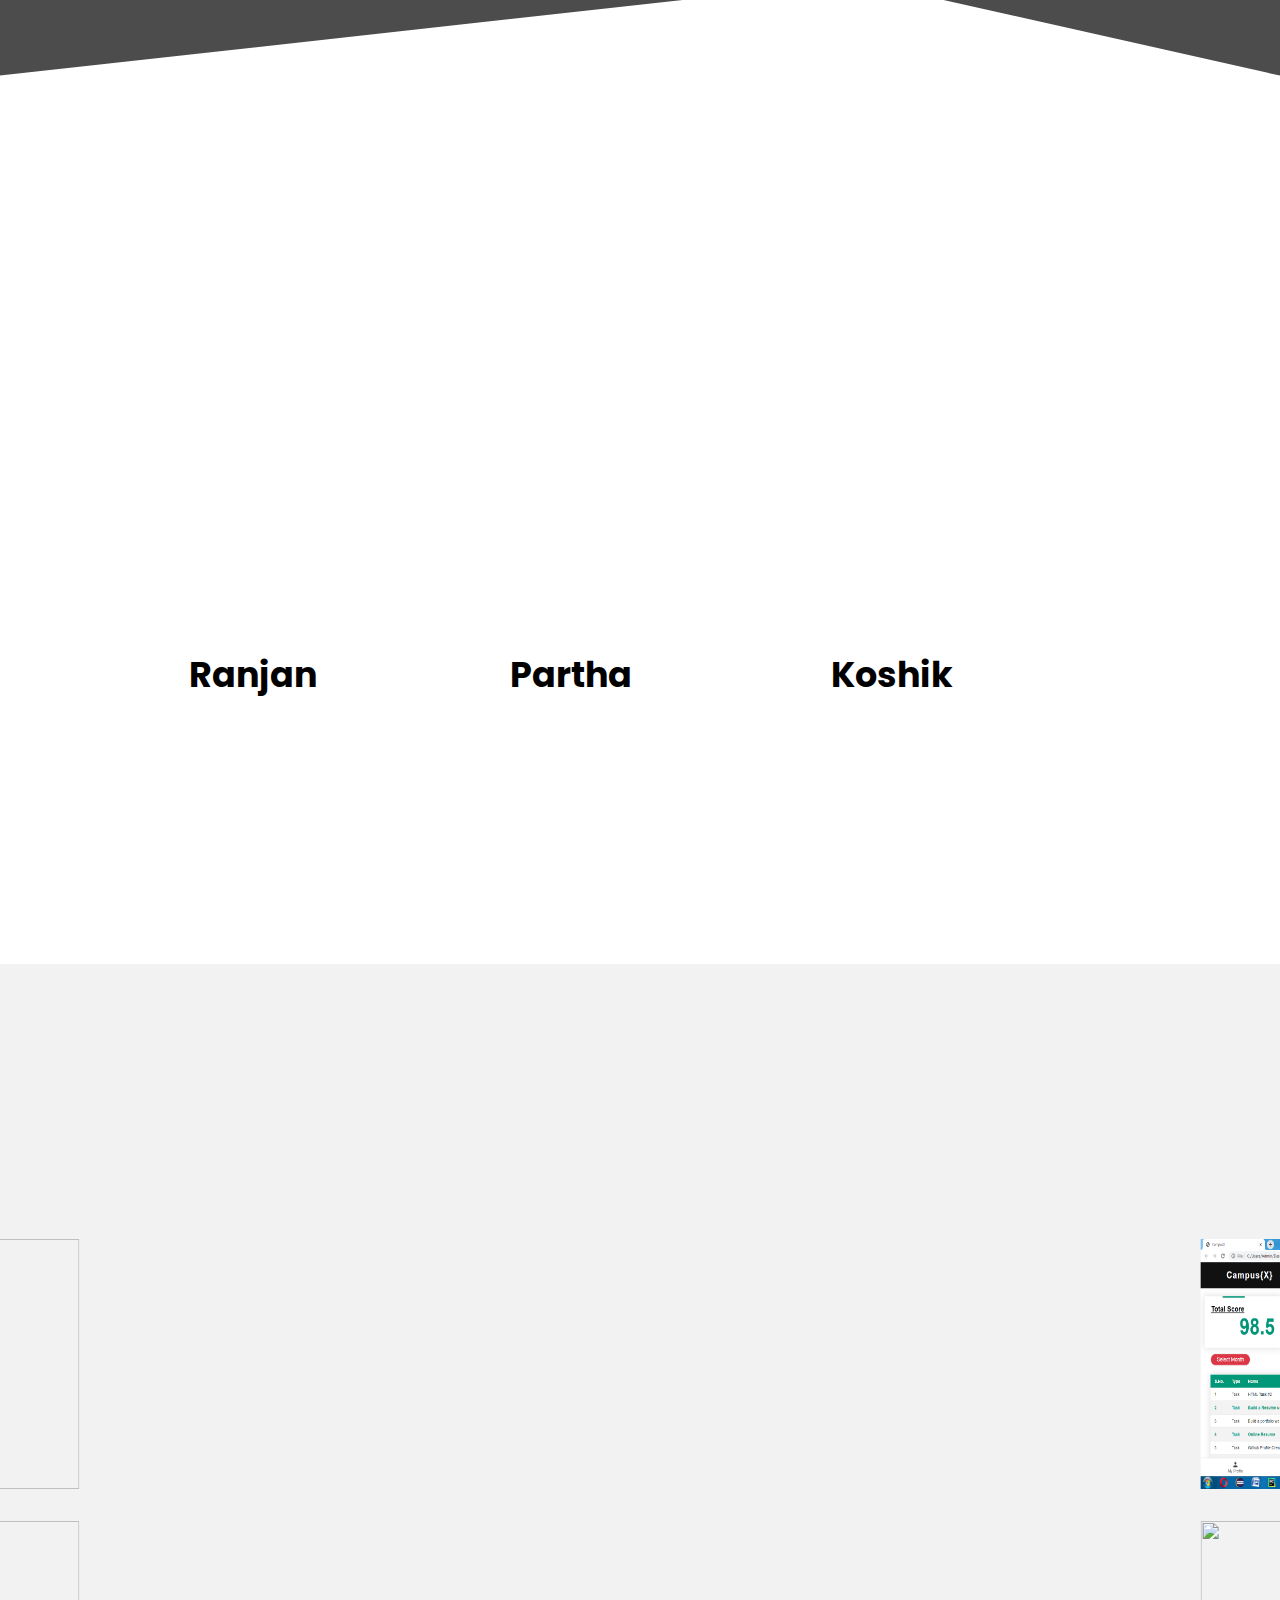
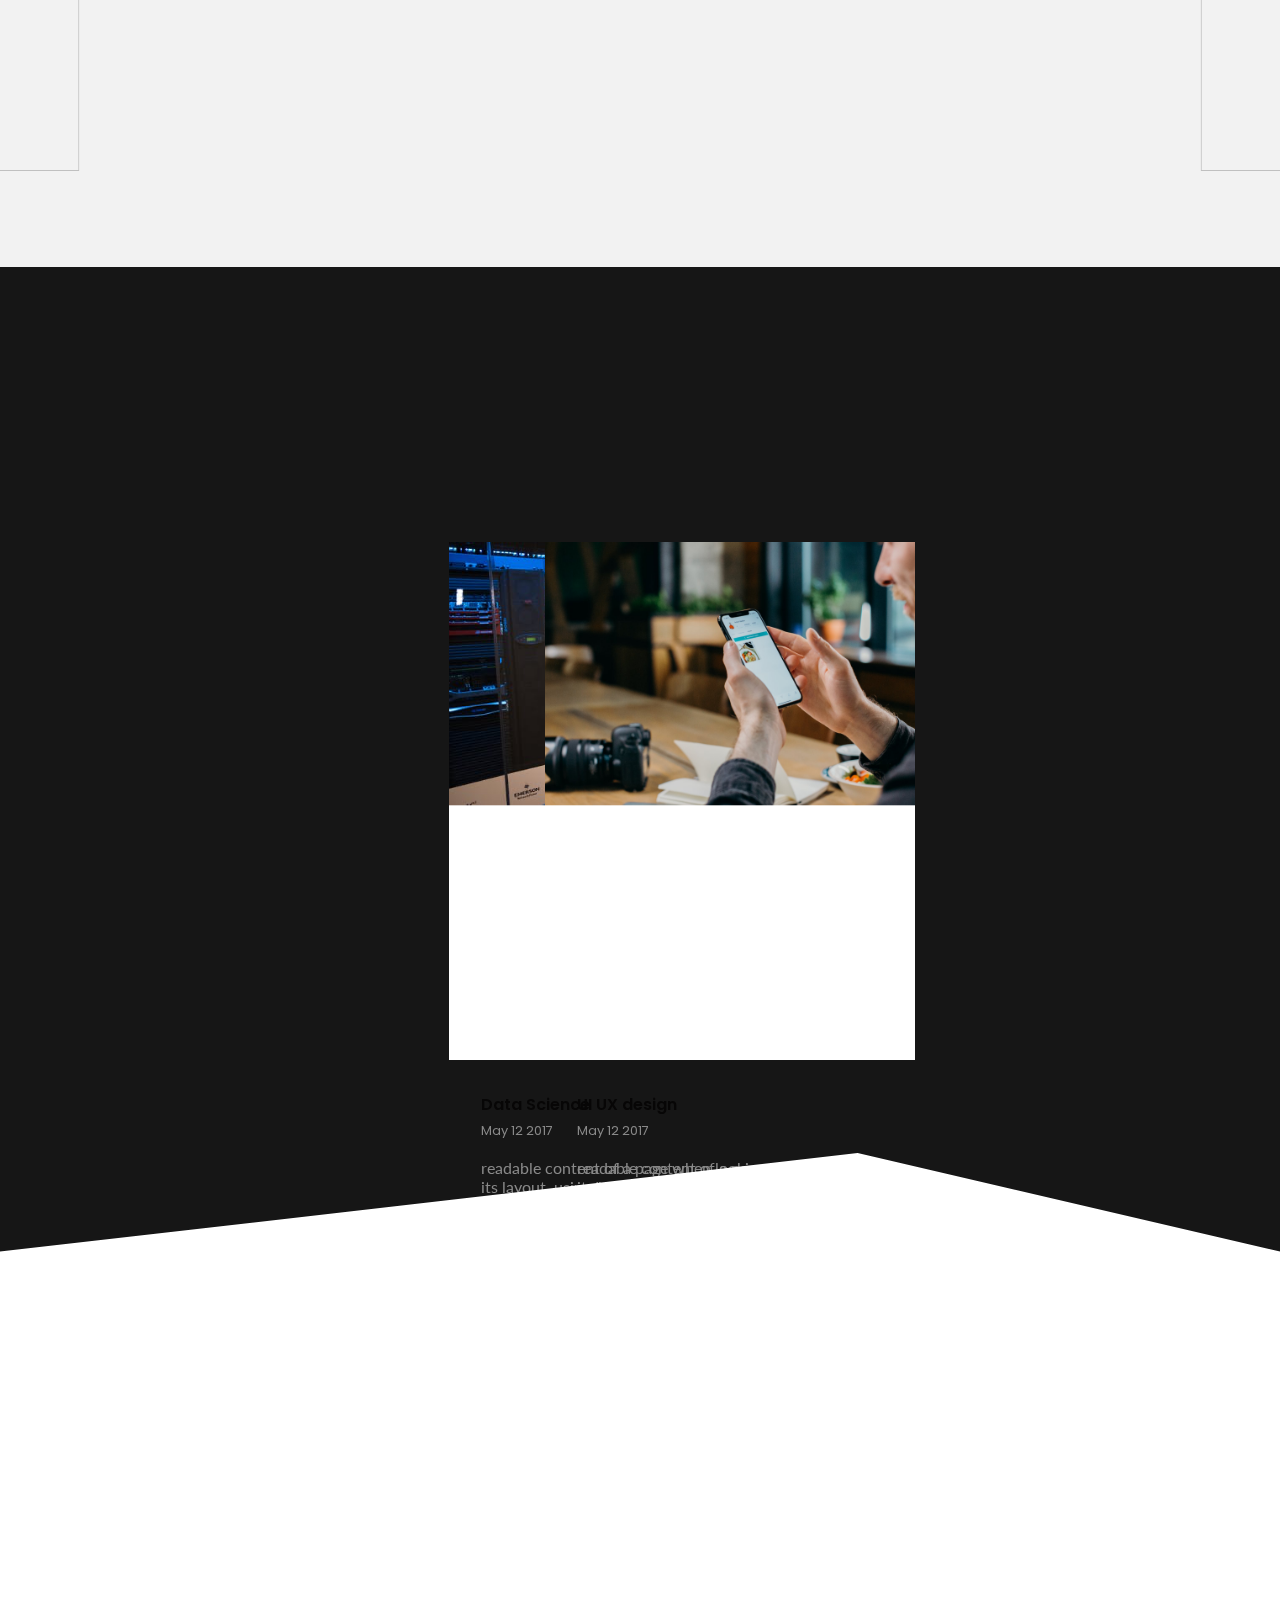
==== commit 7aed7856: "Update index.html" ====
--- a/index.html
+++ b/index.html
@@ -11,7 +11,7 @@
 	<link rel="stylesheet" type="text/css" href="./css/style.css">
 	<link href="https://fonts.googleapis.com/css2?family=Poppins:wght@400;600&display=swap" rel="stylesheet">
 	<link href="https://fonts.googleapis.com/css2?family=Lato:wght@300;400;700&family=Poppins:wght@400;600&display=swap" rel="stylesheet">
-	<!-- <link rel="stylesheet" href="https://unpkg.com/aos@next/dist/aos.css" />-->
+	<link rel="stylesheet" href="https://unpkg.com/aos@next/dist/aos.css" />
 
 </head>
 <body>
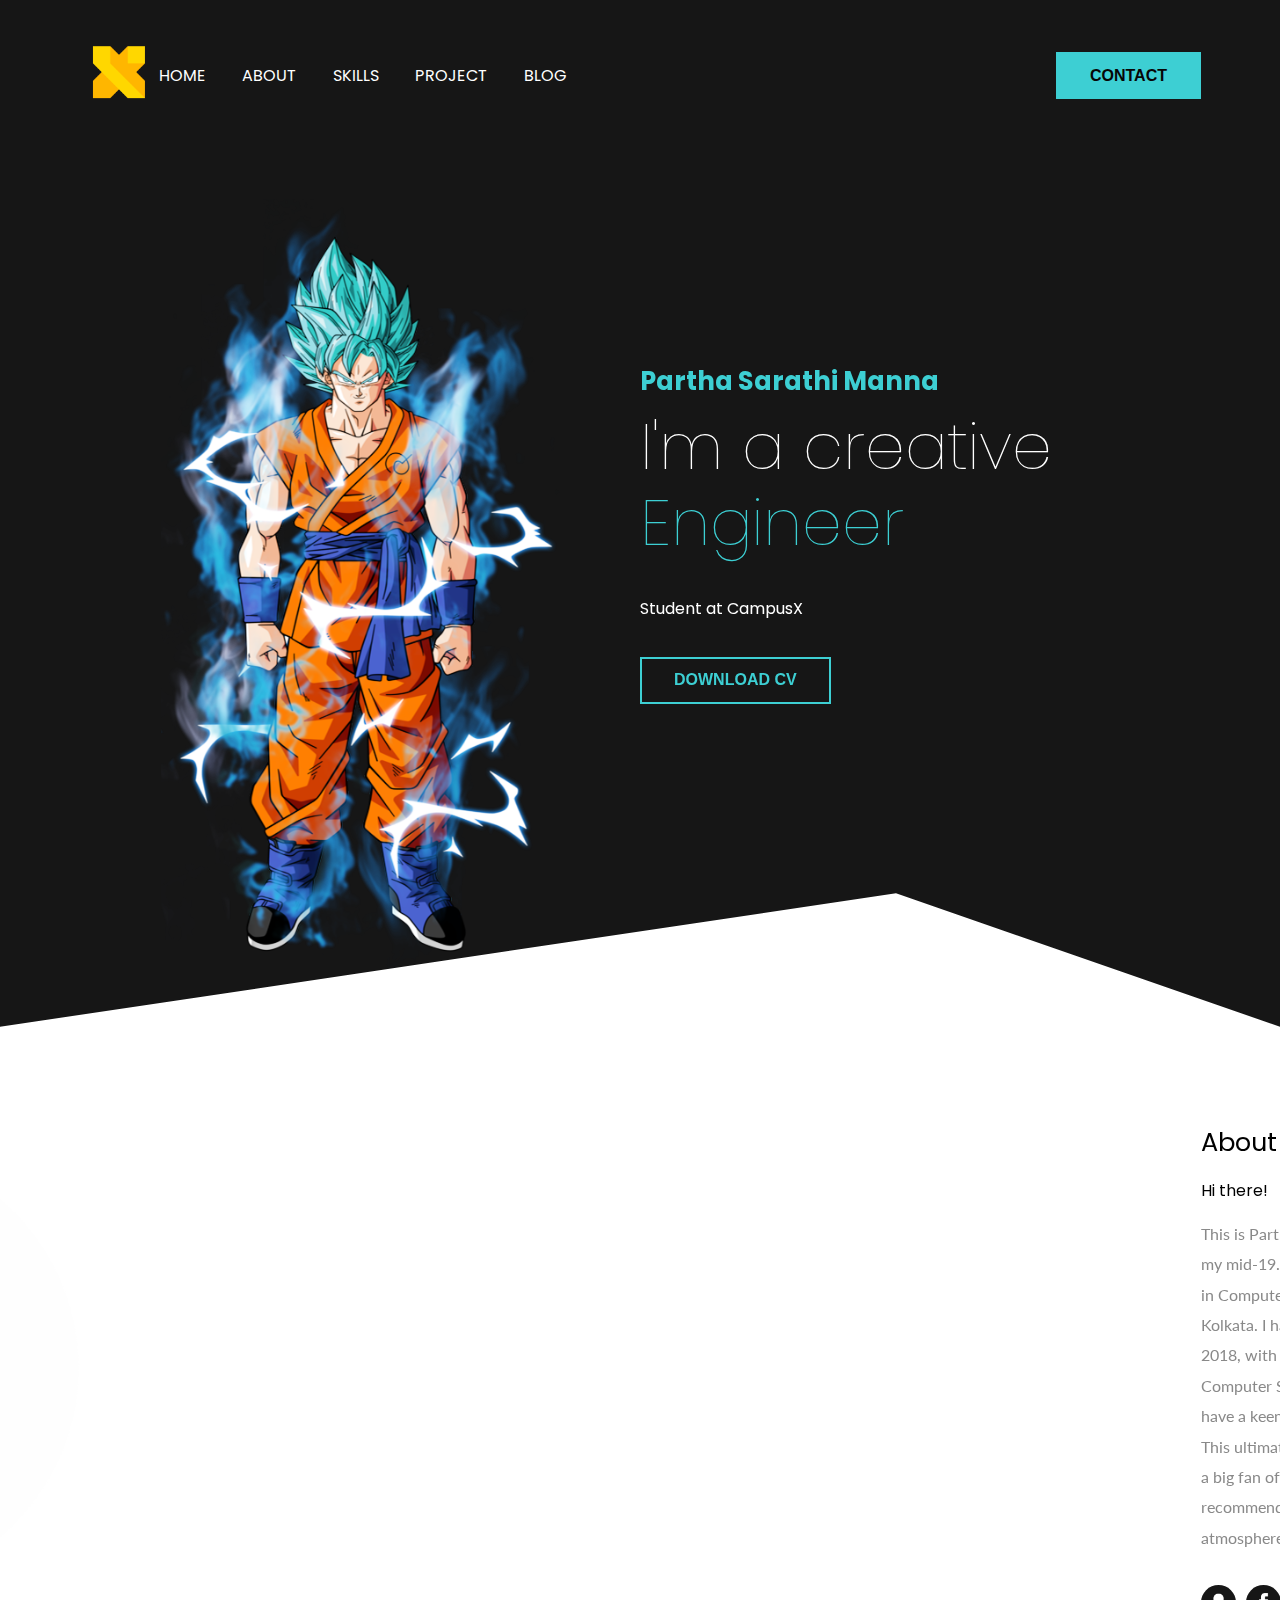
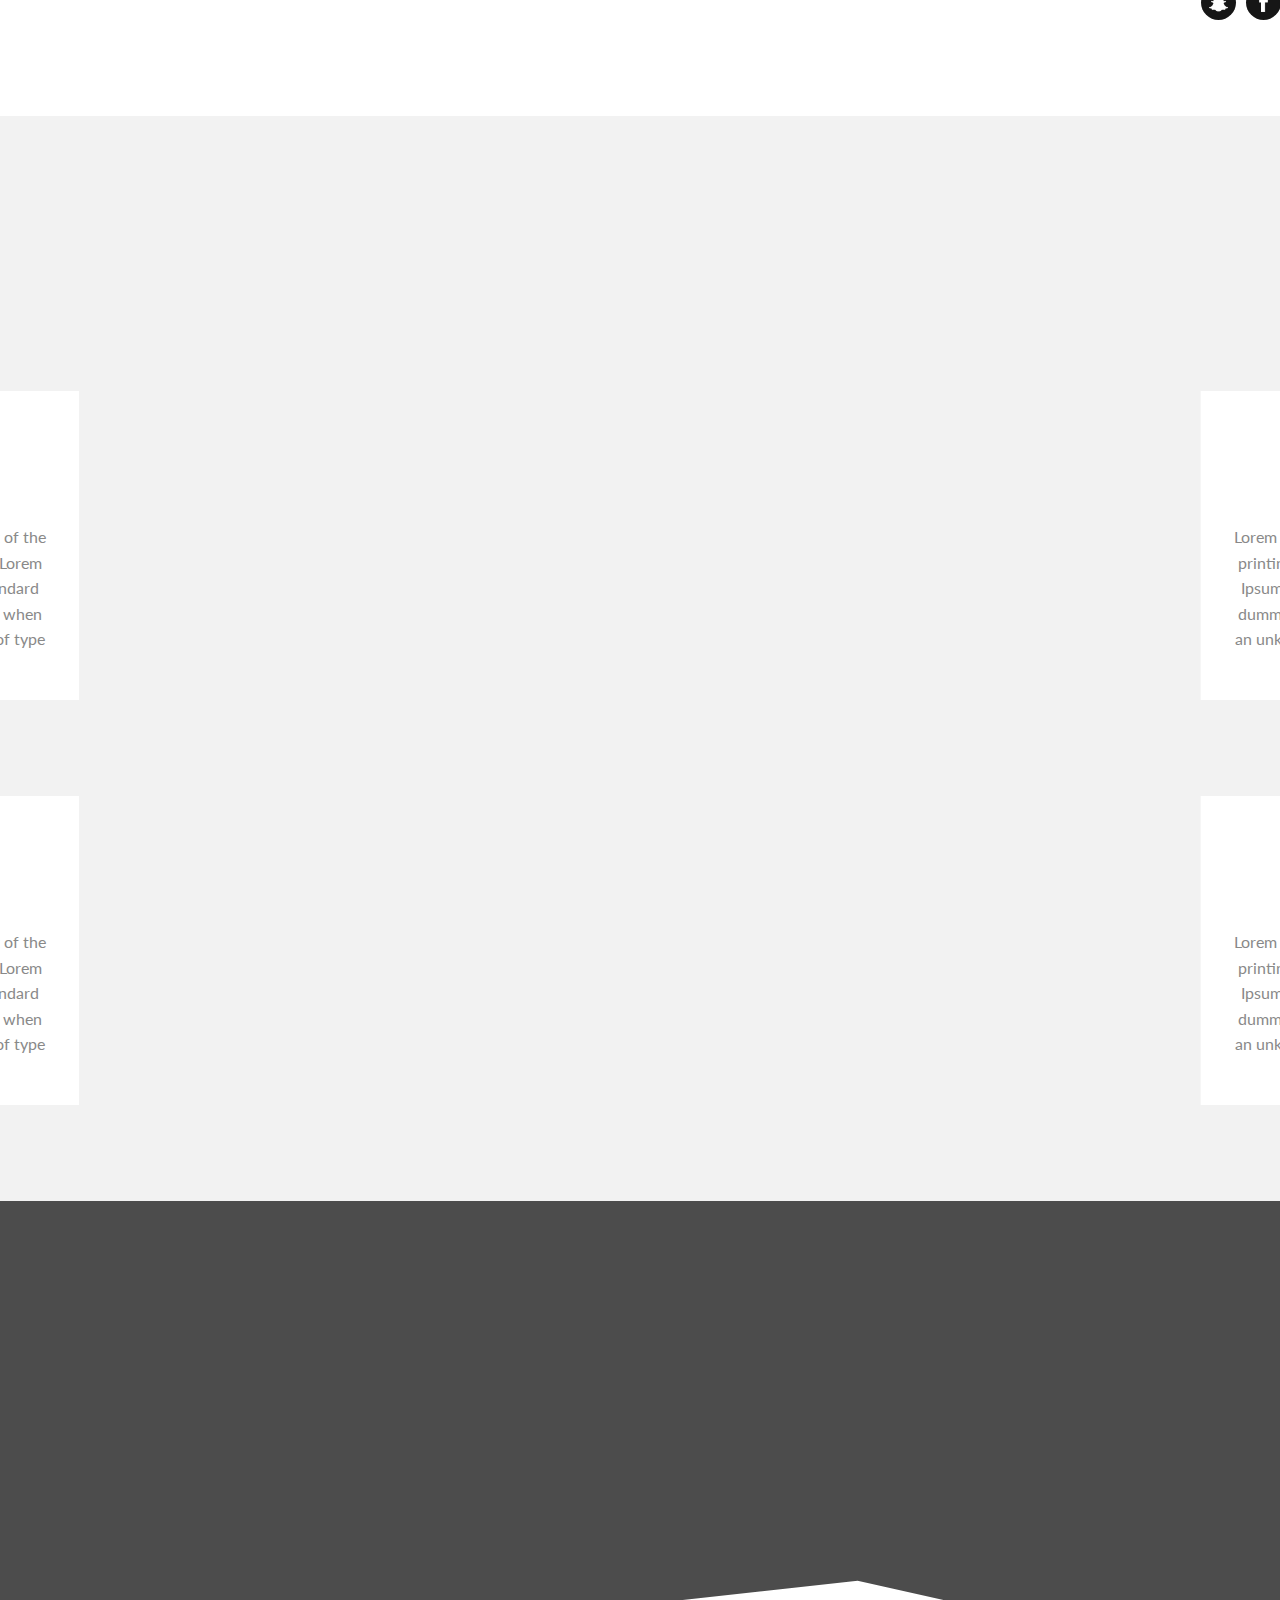
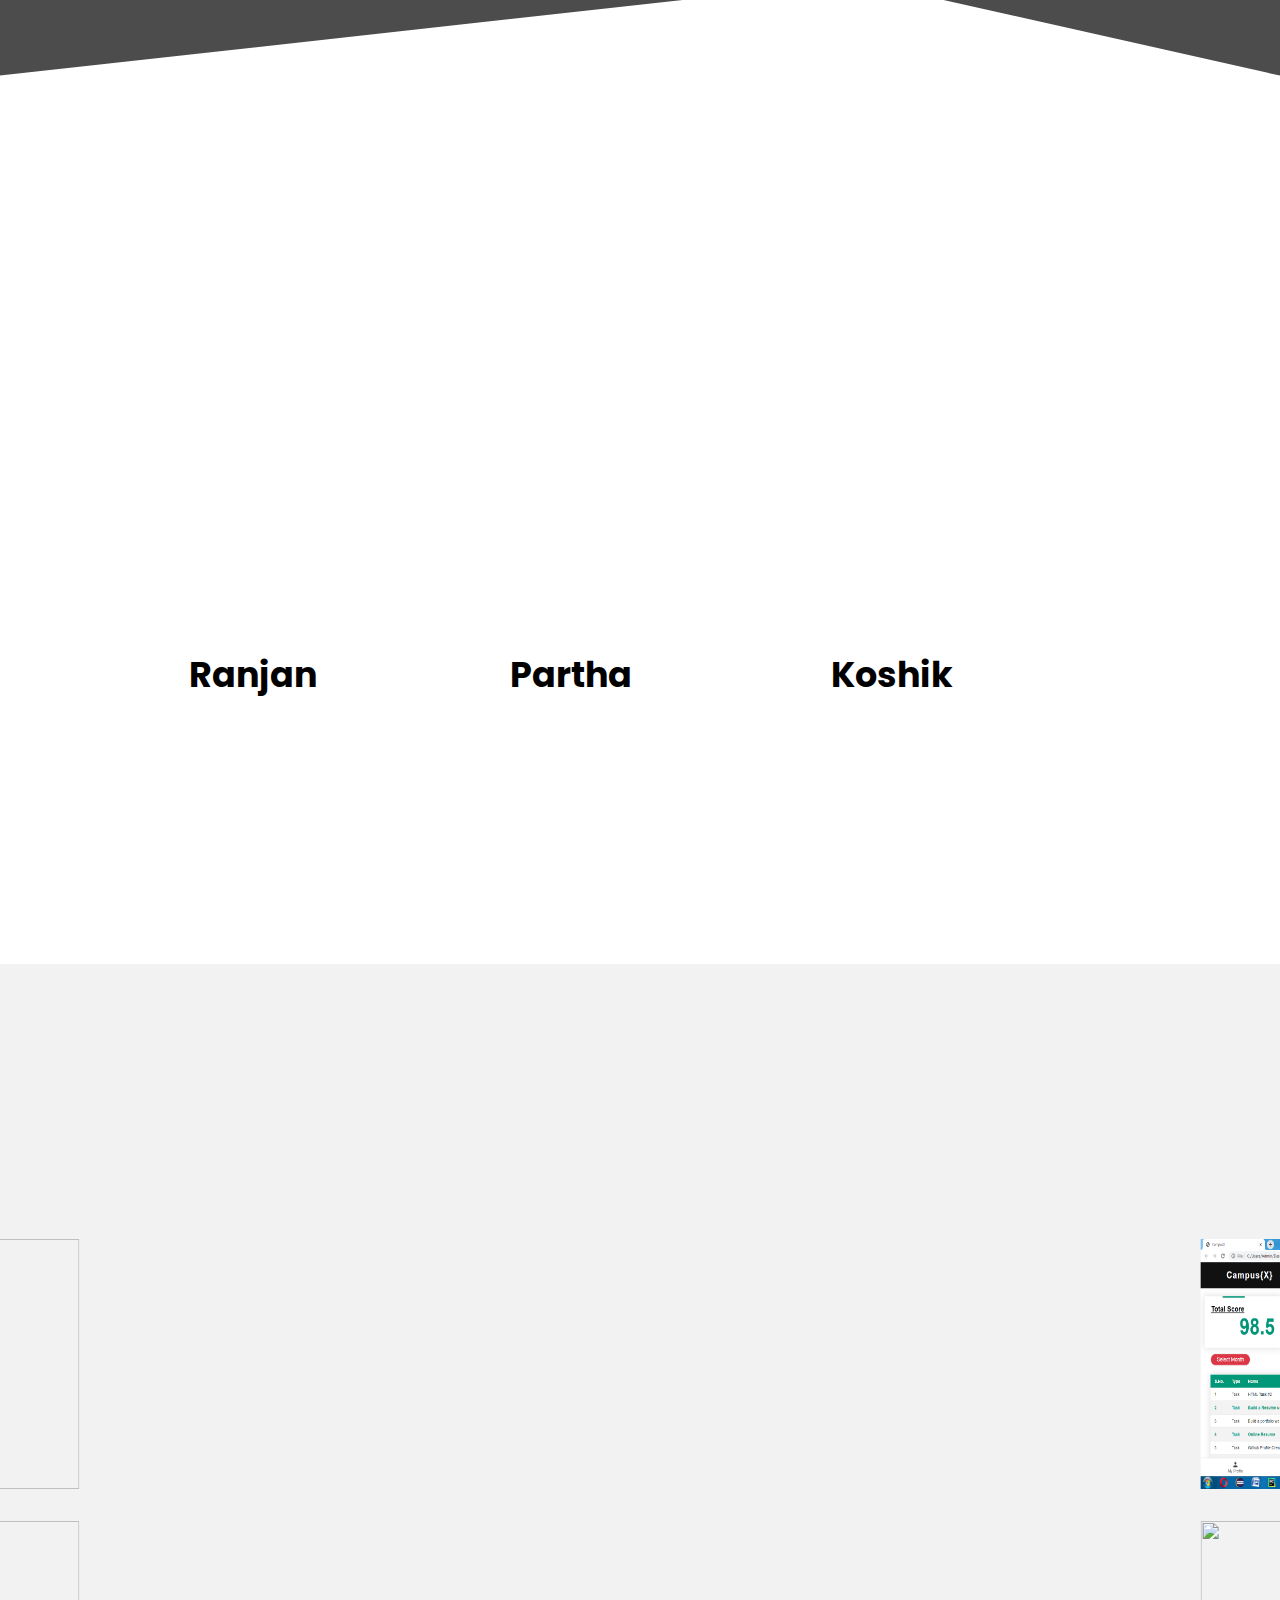
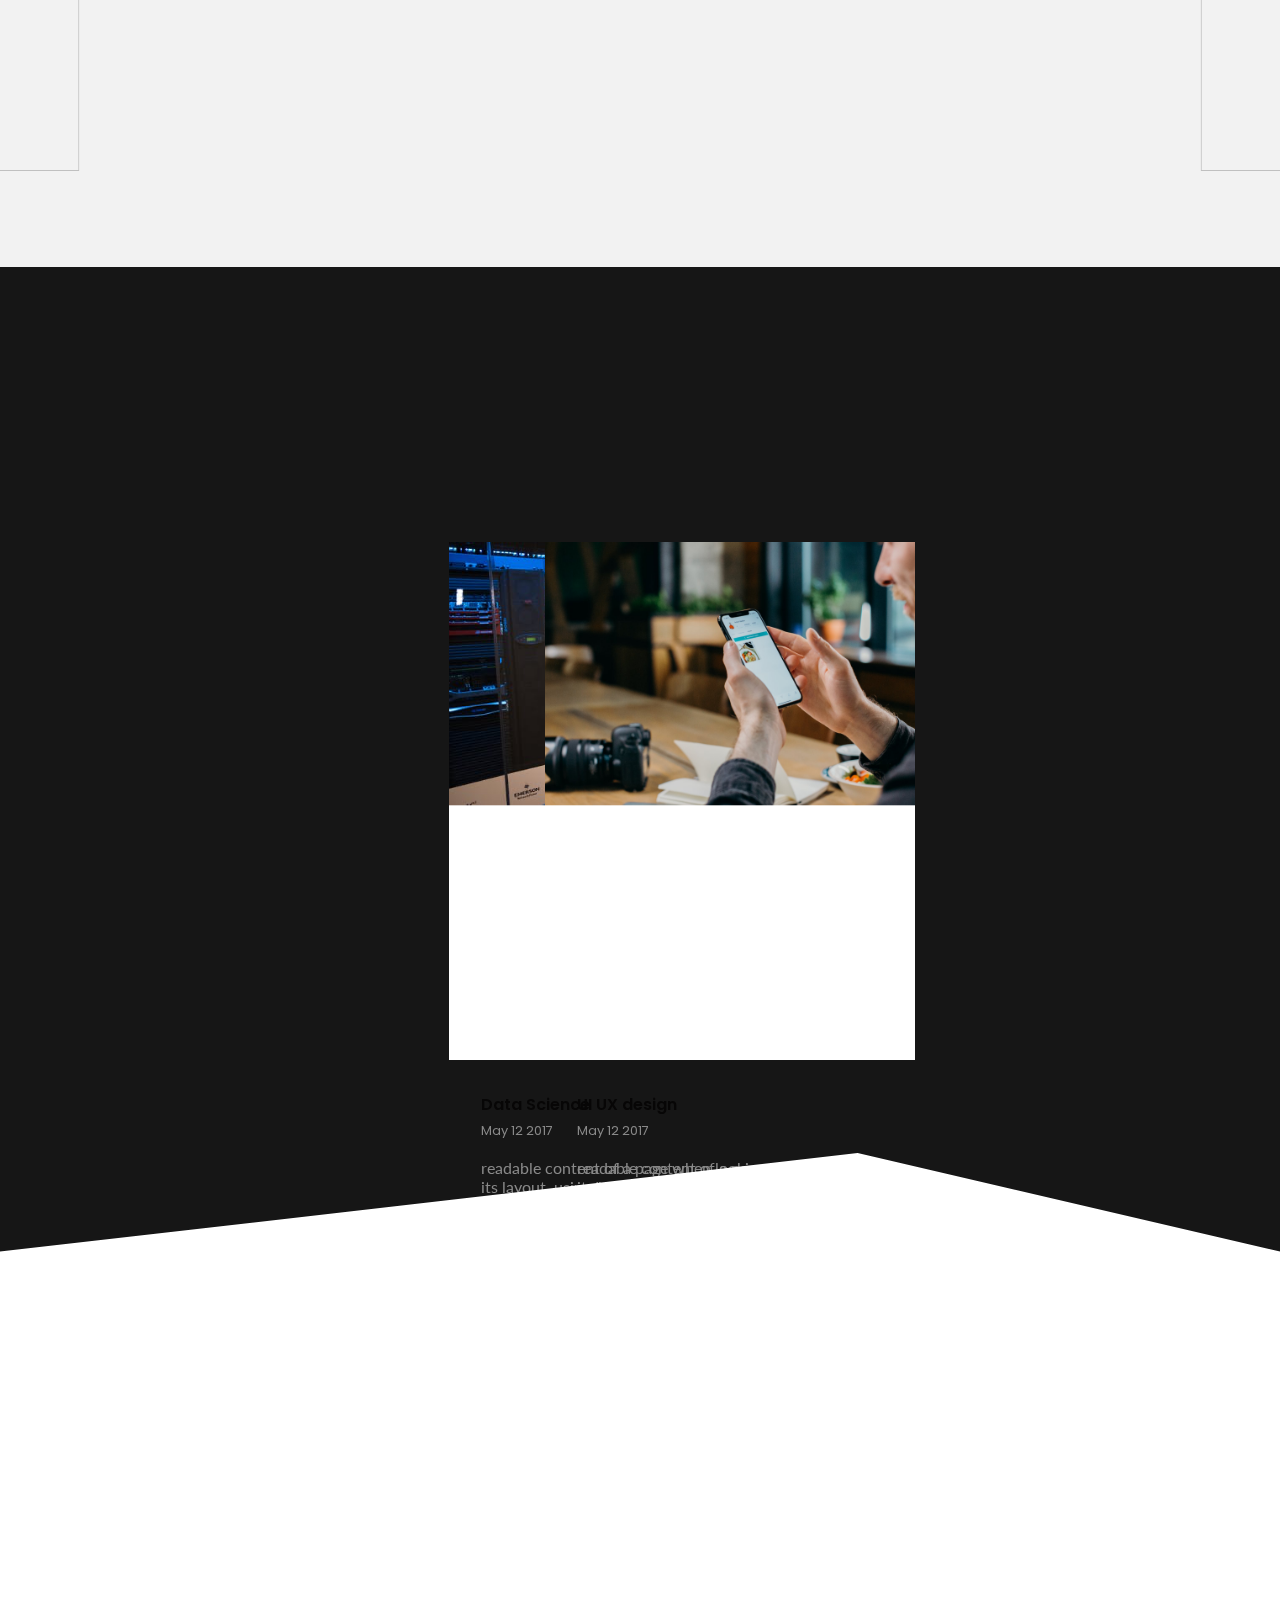
==== commit ef0d8e06: "Update index.html" ====
--- a/index.html
+++ b/index.html
@@ -346,10 +346,10 @@
 		<div class="copyright" data-aos="fade-up" data-aos-duration="1000">
 			©Team X
 		</div>
-	<!--</footer>
+	</footer>
   <script src="https://unpkg.com/aos@next/dist/aos.js"></script>
   <script>
     AOS.init();
-  </script> -->
+  </script>
 </body>
 </html>
